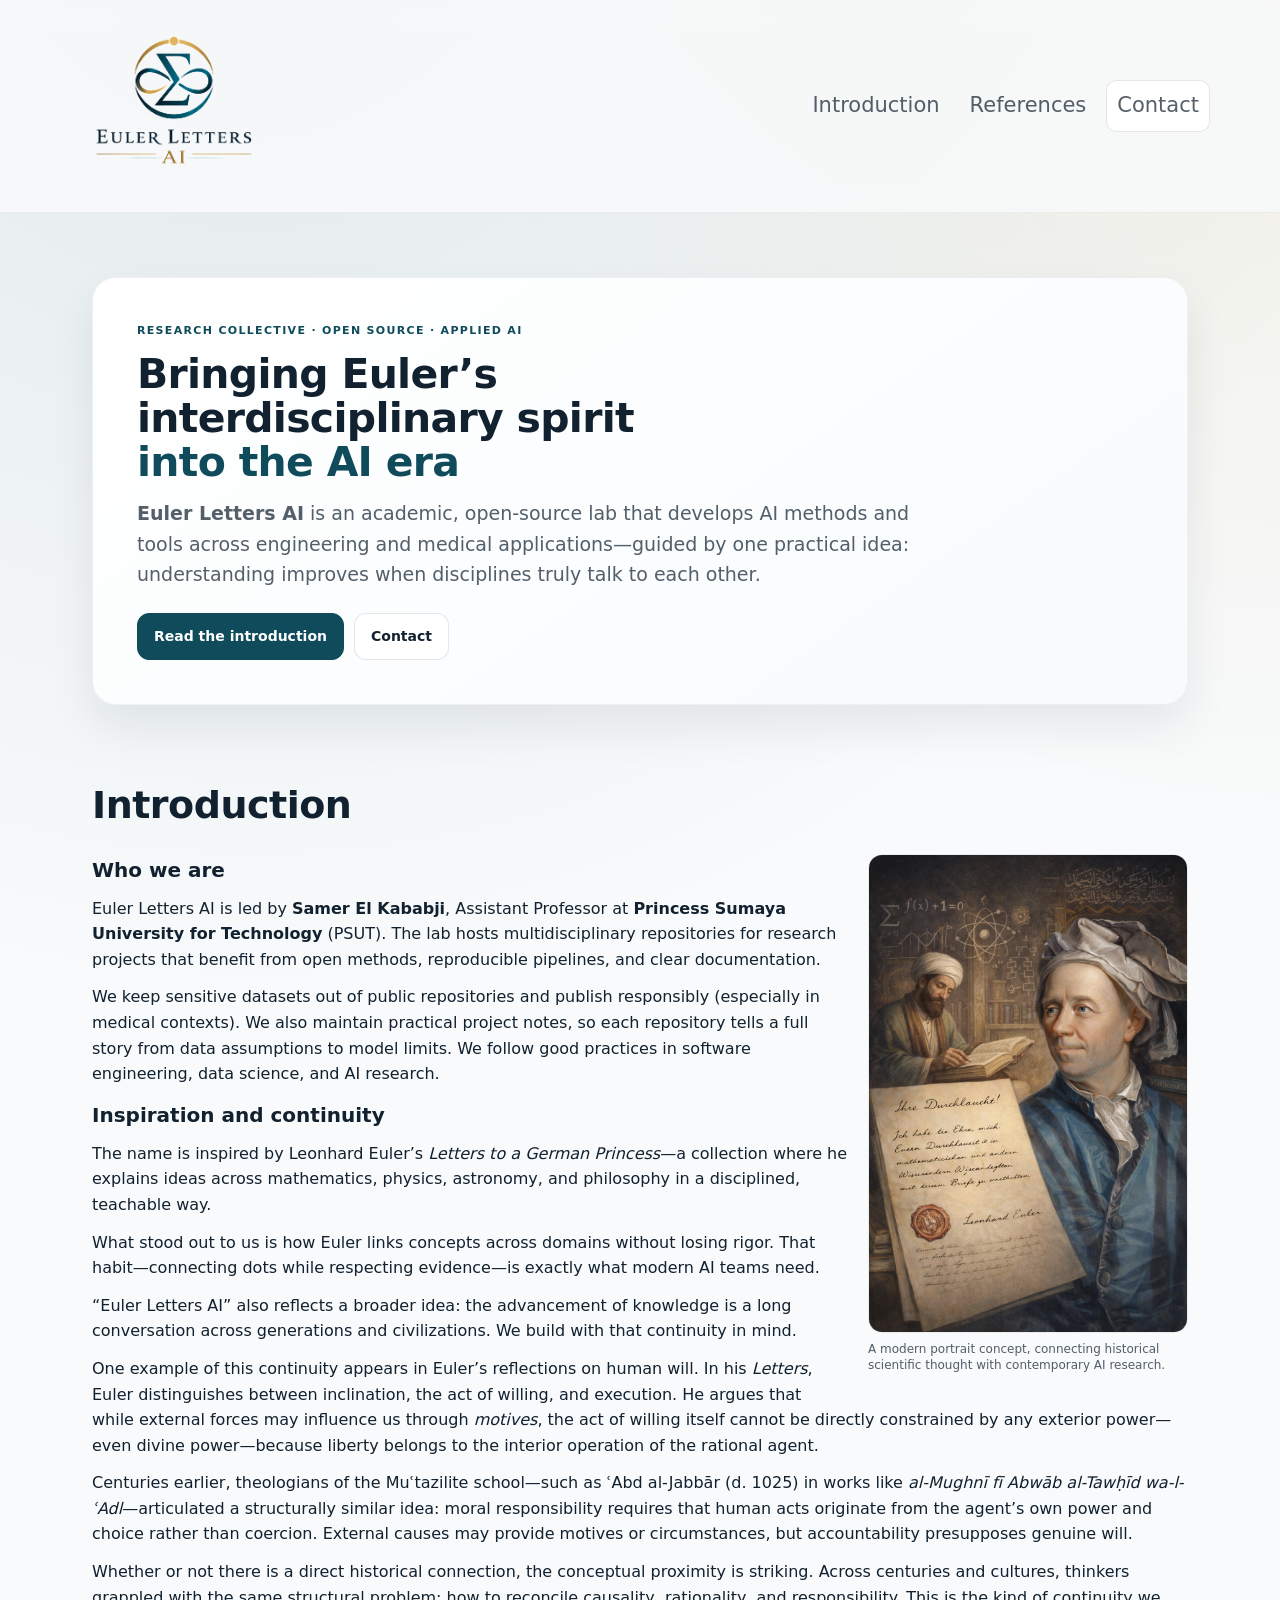
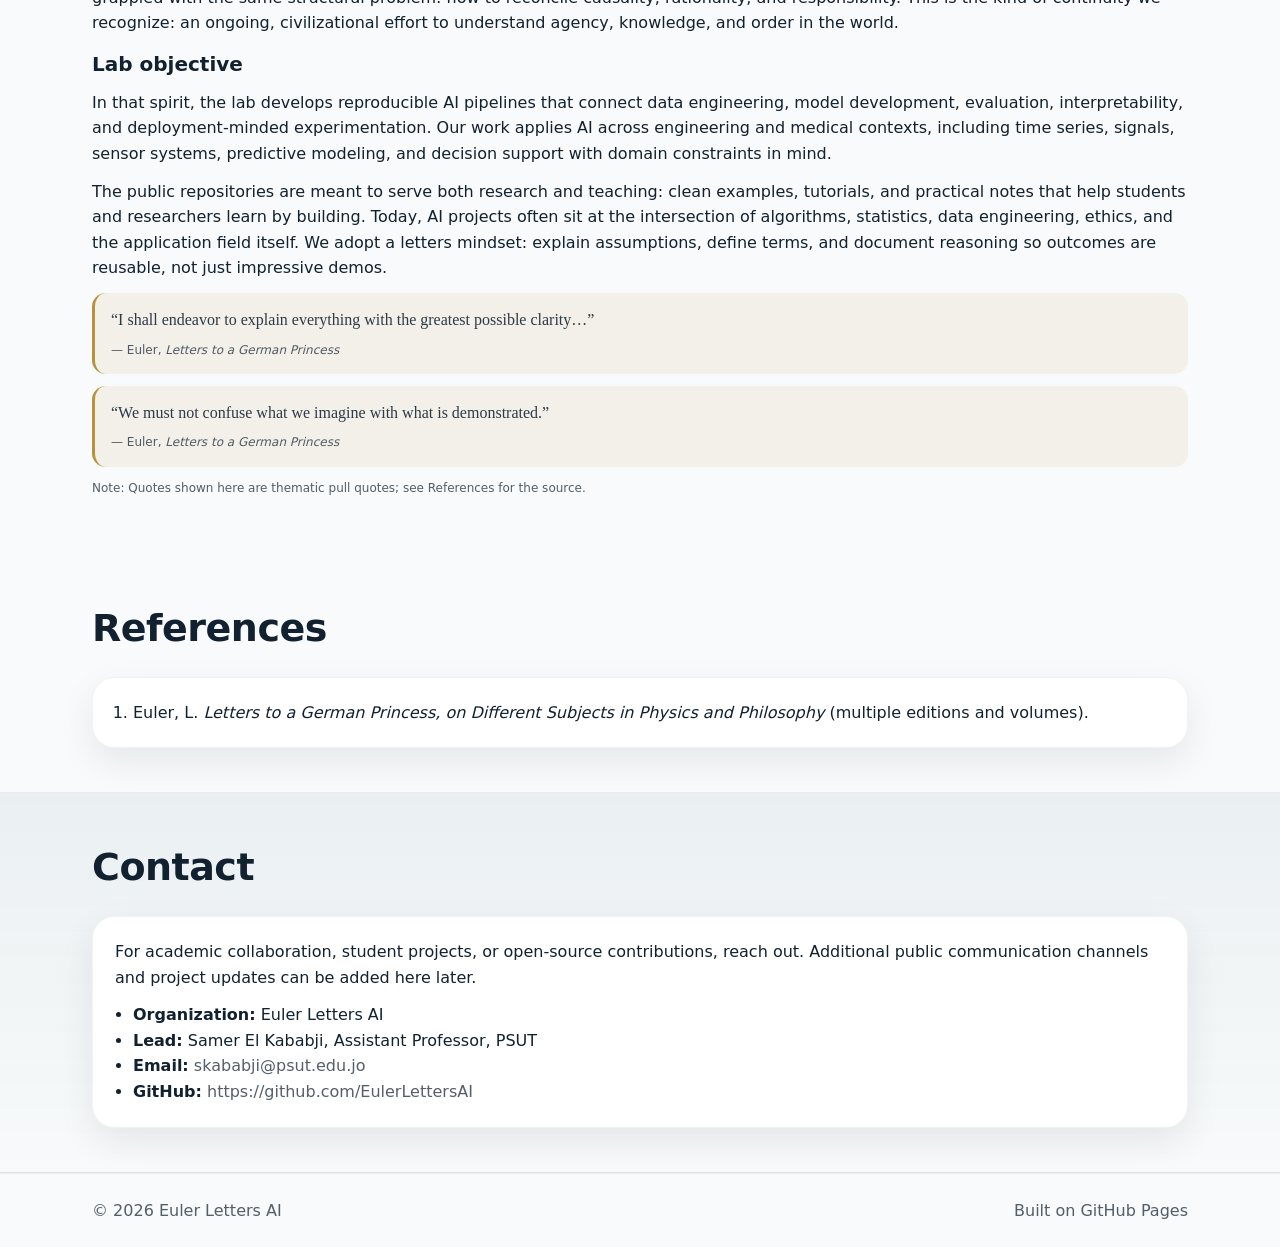
==== _index.html @ 016dd440 "Add initial website structure and content for Euler Letters AI" ====
<!doctype html>
<html lang="en">

<head>
    <meta charset="utf-8" />
    <meta name="viewport" content="width=device-width, initial-scale=1" />
    <title>Euler Letters AI</title>
    <meta name="description"
        content="Euler Letters AI — an open, multidisciplinary academic AI initiative inspired by the spirit of Leonhard Euler’s Letters to a German Princess." />
    <link rel="stylesheet" href="styles.css" />
    <link rel="icon" href="assets/logo_transparent.png" />
</head>

<body>
    <header class="site-header">
        <div class="container header-inner">
            <a class="brand" href="#top" aria-label="Euler Letters AI Home">
                <img class="brand-mark" src="assets/logo_header.png" alt="Euler Letters AI logo" />
            </a>

            <nav class="nav">
                <a href="#introduction">Introduction</a>
                <a href="#references">References</a>
                <a class="nav-cta" href="#contact">Contact</a>
            </nav>
        </div>
    </header>

    <main id="top">
        <section class="hero">
            <div class="container">
                <div class="hero-shell">
                    <p class="eyebrow">Research collective · Open source · Applied AI</p>
                    <h1>
                        Bringing Euler’s interdisciplinary spirit
                        <span class="accent">into the AI era</span>
                    </h1>
                    <p class="lead">
                        <strong>Euler Letters AI</strong> is an academic, open-source lab that develops AI methods and tools
                        across
                        engineering and medical applications—guided by one practical idea: understanding improves when
                        disciplines
                        truly talk to each other.
                    </p>
                    <div class="hero-actions">
                        <a class="button primary" href="#introduction">Read the introduction</a>
                        <a class="button ghost" href="#contact">Contact</a>
                    </div>
                </div>
            </div>
        </section>

        <section id="introduction" class="section">
            <div class="container">
                <article class="intro-card">
                    <div class="intro-copy">
                        <h2>Introduction</h2>
                        <figure class="float-image">
                            <img src="assets/euler-portrait.png" alt="Euler portrait themed artwork" />
                            <figcaption>
                                A modern portrait concept, connecting historical scientific thought with contemporary
                                AI research.
                            </figcaption>
                        </figure>
                        <h3>Who we are</h3>
                        <p>
                            Euler Letters AI is led by <strong>Samer El Kababji</strong>, Assistant Professor at
                            <strong>Princess Sumaya University for Technology</strong> (PSUT). The lab hosts
                            multidisciplinary
                            repositories for research projects 
                            that benefit from open methods, reproducible pipelines, and clear documentation.
                        </p>
                        <p>
                            We keep sensitive datasets out of public repositories and publish responsibly (especially in
                            medical contexts).
                            We also maintain practical project notes, so each repository tells a full story from data
                            assumptions to model limits. We follow good practices in software engineering, data science, and AI research.
                        </p>
                        <h3>Inspiration and continuity</h3>
                        <p>
                            The name is inspired by Leonhard Euler’s <em>Letters to a German Princess</em>—a collection
                            where he explains
                            ideas across mathematics, physics, astronomy, and philosophy in a disciplined, teachable
                            way.
                        </p>
                        <p>
                            What stood out to us is how Euler links concepts across domains without losing rigor. That
                            habit—connecting
                            dots while respecting evidence—is exactly what modern AI teams need.
                        </p>
                        <p>
                            “Euler Letters AI” also reflects a broader idea: the advancement of knowledge is a long
                            conversation across
                            generations and civilizations. We build with that continuity in mind.
                        </p>
                        <p>
                            One example of this continuity appears in Euler’s reflections on human will. In his
                            <em>Letters</em>, Euler
                            distinguishes between inclination, the act of willing, and execution. He argues that while
                            external forces may
                            influence us through <em>motives</em>, the act of willing itself cannot be directly
                            constrained by any exterior
                            power—even divine power—because liberty belongs to the interior operation of the rational
                            agent.
                        </p>

                        <p>
                            Centuries earlier, theologians of the Muʿtazilite school—such as ʿAbd al-Jabbār (d. 1025) in
                            works like
                            <em>al-Mughnī fī Abwāb al-Tawḥīd wa-l-ʿAdl</em>—articulated a structurally similar idea:
                            moral responsibility requires
                            that human acts originate from the agent’s own power and choice rather than coercion.
                            External causes may provide
                            motives or circumstances, but accountability presupposes genuine will.
                        </p>

                        <p>
                            Whether or not there is a direct historical connection, the conceptual proximity is
                            striking. Across centuries and
                            cultures, thinkers grappled with the same structural problem: how to reconcile causality,
                            rationality, and
                            responsibility. This is the kind of continuity we recognize: an ongoing, civilizational
                            effort to understand agency, knowledge, and order in the world.
                        </p>
                        <h3>Lab objective</h3>
                        <p>
                            In that spirit, the lab develops reproducible AI pipelines that connect data engineering,
                            model development, evaluation, interpretability, and deployment-minded experimentation.
                            Our work applies AI across engineering and medical contexts, including time series, signals,
                            sensor systems, predictive modeling, and decision support with domain constraints in mind.
                        </p>
                        <p>
                            The public repositories are meant to serve both research and teaching: clean examples,
                            tutorials, and practical notes that help students and researchers learn by building. Today,
                            AI projects often sit at the intersection of algorithms, statistics, data engineering,
                            ethics, and the application field itself. We adopt a letters mindset: explain assumptions,
                            define terms, and document reasoning so outcomes are reusable, not just impressive demos.
                        </p>
                        <blockquote>
                            “I shall endeavor to explain everything with the greatest possible clarity…”
                            <span class="cite">— Euler, <em>Letters to a German Princess</em></span>
                        </blockquote>
                        <blockquote>
                            “We must not confuse what we imagine with what is demonstrated.”
                            <span class="cite">— Euler, <em>Letters to a German Princess</em></span>
                        </blockquote>
                        <p class="muted tiny">
                            Note: Quotes shown here are thematic pull quotes; see References for the source.
                        </p>
                    </div>
                </article>
            </div>
        </section>

        <section id="references" class="section">
            <div class="container">
                <h2>References</h2>
                <div class="card">
                    <ol class="refs">
                        <li>
                            Euler, L. <em>Letters to a German Princess, on Different Subjects in Physics and
                                Philosophy</em>
                            (multiple editions and volumes).
                        </li>
                    </ol>
                    <!-- <p class="muted">
            You can later replace this with your exact edition details (translator, year, volume, and pages)
            for formal academic citation consistency.
          </p> -->
                </div>
            </div>
        </section>

        <section id="contact" class="section alt">
            <div class="container">
                <h2>Contact</h2>
                <div class="card">
                    <p>
                        For academic collaboration, student projects, or open-source contributions, reach out.
                        Additional public communication channels and project updates can be added here later.
                    </p>
                    <ul class="contact">
                        <li><strong>Organization:</strong> Euler Letters AI</li>
                        <li><strong>Lead:</strong> Samer El Kababji, Assistant Professor, PSUT</li>
                        <li><strong>Email:</strong> <span class="muted">skababji@psut.edu.jo</span></li>
                        <li><strong>GitHub:</strong> <span class="muted">https://github.com/EulerLettersAI</span></li>
                    </ul>
                    <!-- <p class="muted tiny">Replace the placeholders above with your real contact info before publishing broadly.</p> -->
                </div>
            </div>
        </section>
    </main>

    <footer class="site-footer">
        <div class="container footer-inner">
            <div class="muted">© <span id="year"></span> Euler Letters AI</div>
            <div class="muted">Built on GitHub Pages</div>
        </div>
    </footer>

    <script>
        document.getElementById("year").textContent = new Date().getFullYear();
    </script>
</body>

</html>
---- styles.css ----
:root {
  --bg: #f8fafb;
  --surface: #ffffff;
  --ink: #12212f;
  --muted: rgba(18, 33, 47, 0.72);
  --line: rgba(18, 33, 47, 0.11);
  --line-soft: rgba(18, 33, 47, 0.06);
  --accent: #b7923a;
  --teal: #0f4b5a;
  --radius: 22px;
  --max: 1140px;
}

* {
  box-sizing: border-box;
}

html {
  scroll-behavior: smooth;
}

body {
  margin: 0;
  font-family: Inter, ui-sans-serif, system-ui, -apple-system, Segoe UI, Roboto, Arial, sans-serif;
  color: var(--ink);
  background:
    radial-gradient(circle at 20% -5%, rgba(15, 75, 90, 0.1), transparent 36%),
    radial-gradient(circle at 100% 0%, rgba(183, 146, 58, 0.1), transparent 26%),
    var(--bg);
  line-height: 1.6;
}

.container {
  max-width: var(--max);
  margin: 0 auto;
  padding: 0 22px;
}

.site-header {
  position: sticky;
  top: 0;
  z-index: 50;
  background: rgba(248, 250, 251, 0.85);
  backdrop-filter: blur(12px);
  border-bottom: 1px solid var(--line-soft);
}

.header-inner {
  display: flex;
  align-items: center;
  justify-content: space-between;
  padding: 2px 0;
  gap: 16px;
}

.brand {
  display: flex;
  align-items: center;
  gap: 14px;
  text-decoration: none;
  color: var(--ink);
  min-width: 250px;
}

.brand-mark {
  width: 208px;
  height: 208px;
  object-fit: contain;
}

.brand-title {
  font-family: ui-serif, Georgia, Cambria, "Times New Roman", Times, serif;
  font-weight: 700;
  letter-spacing: 0.4px;
  font-size: 31.5px;
}

.brand-title .ai {
  color: var(--accent);
  font-weight: 800;
}

.brand-subtitle {
  color: var(--muted);
  font-size: 19.5px;
}

.nav {
  display: flex;
  align-items: center;
  gap: 10px;
  flex-wrap: wrap;
  justify-content: flex-end;
}

.nav a {
  text-decoration: none;
  color: var(--muted);
  font-size: 21px;
  padding: 8px 10px;
  border-radius: 10px;
}

.nav a:hover {
  background: rgba(255, 255, 255, 0.85);
  color: var(--ink);
}

.nav-cta {
  border: 1px solid var(--line);
  background: #fff;
}

.hero {
  padding: 64px 0 26px;
}

.hero-shell {
  background: linear-gradient(145deg, #ffffff, #f7fbfd);
  border: 1px solid var(--line-soft);
  border-radius: calc(var(--radius) + 2px);
  padding: clamp(24px, 4.2vw, 44px);
  box-shadow: 0 22px 45px rgba(10, 30, 45, 0.08);
}

.eyebrow {
  margin: 0 0 12px;
  color: var(--teal);
  letter-spacing: 0.12em;
  text-transform: uppercase;
  font-size: 11px;
  font-weight: 700;
}

h1 {
  margin: 0 0 14px;
  font-size: clamp(28px, 3.2vw, 42px);
  line-height: 1.08;
  letter-spacing: -0.7px;
  max-width: 18ch;
}

.accent {
  color: var(--teal);
}

.lead {
  margin: 0;
  color: var(--muted);
  font-size: clamp(16px, 1.7vw, 19px);
  max-width: 68ch;
}

.hero-actions {
  display: flex;
  gap: 10px;
  flex-wrap: wrap;
  margin: 24px 0 0;
}

.button {
  display: inline-flex;
  align-items: center;
  justify-content: center;
  text-decoration: none;
  padding: 11px 16px;
  border-radius: 12px;
  border: 1px solid var(--line);
  color: var(--ink);
  background: #fff;
  font-weight: 600;
  font-size: 14px;
}

.button.primary {
  background: var(--teal);
  border-color: var(--teal);
  color: #fff;
}

.button.primary:hover {
  filter: brightness(1.03);
}

.button.ghost:hover {
  background: #fff;
}

.section {
  padding: 44px 0;
}

.section.alt {
  background: linear-gradient(180deg, rgba(15, 75, 90, 0.06), rgba(15, 75, 90, 0));
  border-top: 1px solid var(--line-soft);
  border-bottom: 1px solid var(--line-soft);
}

h2 {
  margin: 0 0 18px;
  font-size: clamp(28px, 3.2vw, 38px);
  letter-spacing: -0.5px;
}

h3 {
  margin: 0 0 10px;
  font-size: 20px;
}

p {
  margin: 0 0 12px;
}

.card,
.story-card {
  background: var(--surface);
  border: 1px solid var(--line-soft);
  border-radius: var(--radius);
  box-shadow: 0 14px 36px rgba(8, 27, 41, 0.08);
}

.card {
  padding: 22px;
}

.story-card {
  display: grid;
  grid-template-columns: 1.3fr 0.9fr;
  gap: 0;
  overflow: hidden;
}

.story-card.reverse {
  grid-template-columns: 0.9fr 1.3fr;
}

.story-copy {
  padding: clamp(22px, 3vw, 34px);
}

.story-media {
  margin: 0;
  border-left: 1px solid var(--line-soft);
  background: #f2f6f8;
  display: grid;
  grid-template-rows: minmax(250px, 1fr) auto;
}

.reverse .story-media {
  border-left: none;
  border-right: 1px solid var(--line-soft);
}

.story-media img {
  width: 100%;
  height: 100%;
  min-height: 250px;
  object-fit: cover;
  display: block;
}

.story-media figcaption {
  margin: 0;
  padding: 14px 16px 16px;
  color: var(--muted);
  font-size: 13px;
  border-top: 1px solid var(--line-soft);
}

.grid-3 {
  display: grid;
  grid-template-columns: repeat(3, 1fr);
  gap: 14px;
}

.checklist {
  margin: 0;
  padding-left: 18px;
}

.checklist li {
  margin: 8px 0;
}

.muted {
  color: var(--muted);
}

.tiny {
  font-size: 12px;
}

blockquote {
  margin: 12px 0;
  padding: 14px 16px;
  border-left: 3px solid var(--accent);
  background: rgba(183, 146, 58, 0.09);
  border-radius: 14px;
  color: rgba(18, 33, 47, 0.88);
  font-family: ui-serif, Georgia, Cambria, "Times New Roman", Times, serif;
}

blockquote .cite {
  display: block;
  margin-top: 8px;
  font-family: Inter, ui-sans-serif, system-ui, -apple-system, Segoe UI, Roboto, Arial, sans-serif;
  color: var(--muted);
  font-size: 12px;
}

.refs {
  margin: 0;
  padding-left: 18px;
}

.contact {
  margin: 10px 0 0;
  padding-left: 18px;
}

.float-image {
  float: right;
  margin: 0 0 16px 20px;
  max-width: 320px;
  width: 40%;
}

.float-image img {
  width: 100%;
  height: auto;
  border-radius: 14px;
  border: 1px solid var(--line-soft);
  display: block;
}

.float-image figcaption {
  margin-top: 8px;
  color: var(--muted);
  font-size: 12px;
  line-height: 1.4;
}

.site-footer {
  border-top: 1px solid var(--line-soft);
  padding: 24px 0;
}

.footer-inner {
  display: flex;
  justify-content: space-between;
  gap: 12px;
  flex-wrap: wrap;
}

@media (max-width: 980px) {
  .story-card,
  .story-card.reverse {
    grid-template-columns: 1fr;
  }

  .story-media,
  .reverse .story-media {
    border-left: none;
    border-right: none;
    border-top: 1px solid var(--line-soft);
  }

  .story-media img {
    max-height: 430px;
  }

  .grid-3 {
    grid-template-columns: 1fr;
  }
}

@media (max-width: 860px) {
  .nav {
    gap: 6px;
  }

  .brand-subtitle {
    display: none;
  }

  .float-image {
    float: none;
    margin: 0 auto 16px;
    max-width: 100%;
    width: 100%;
  }
}
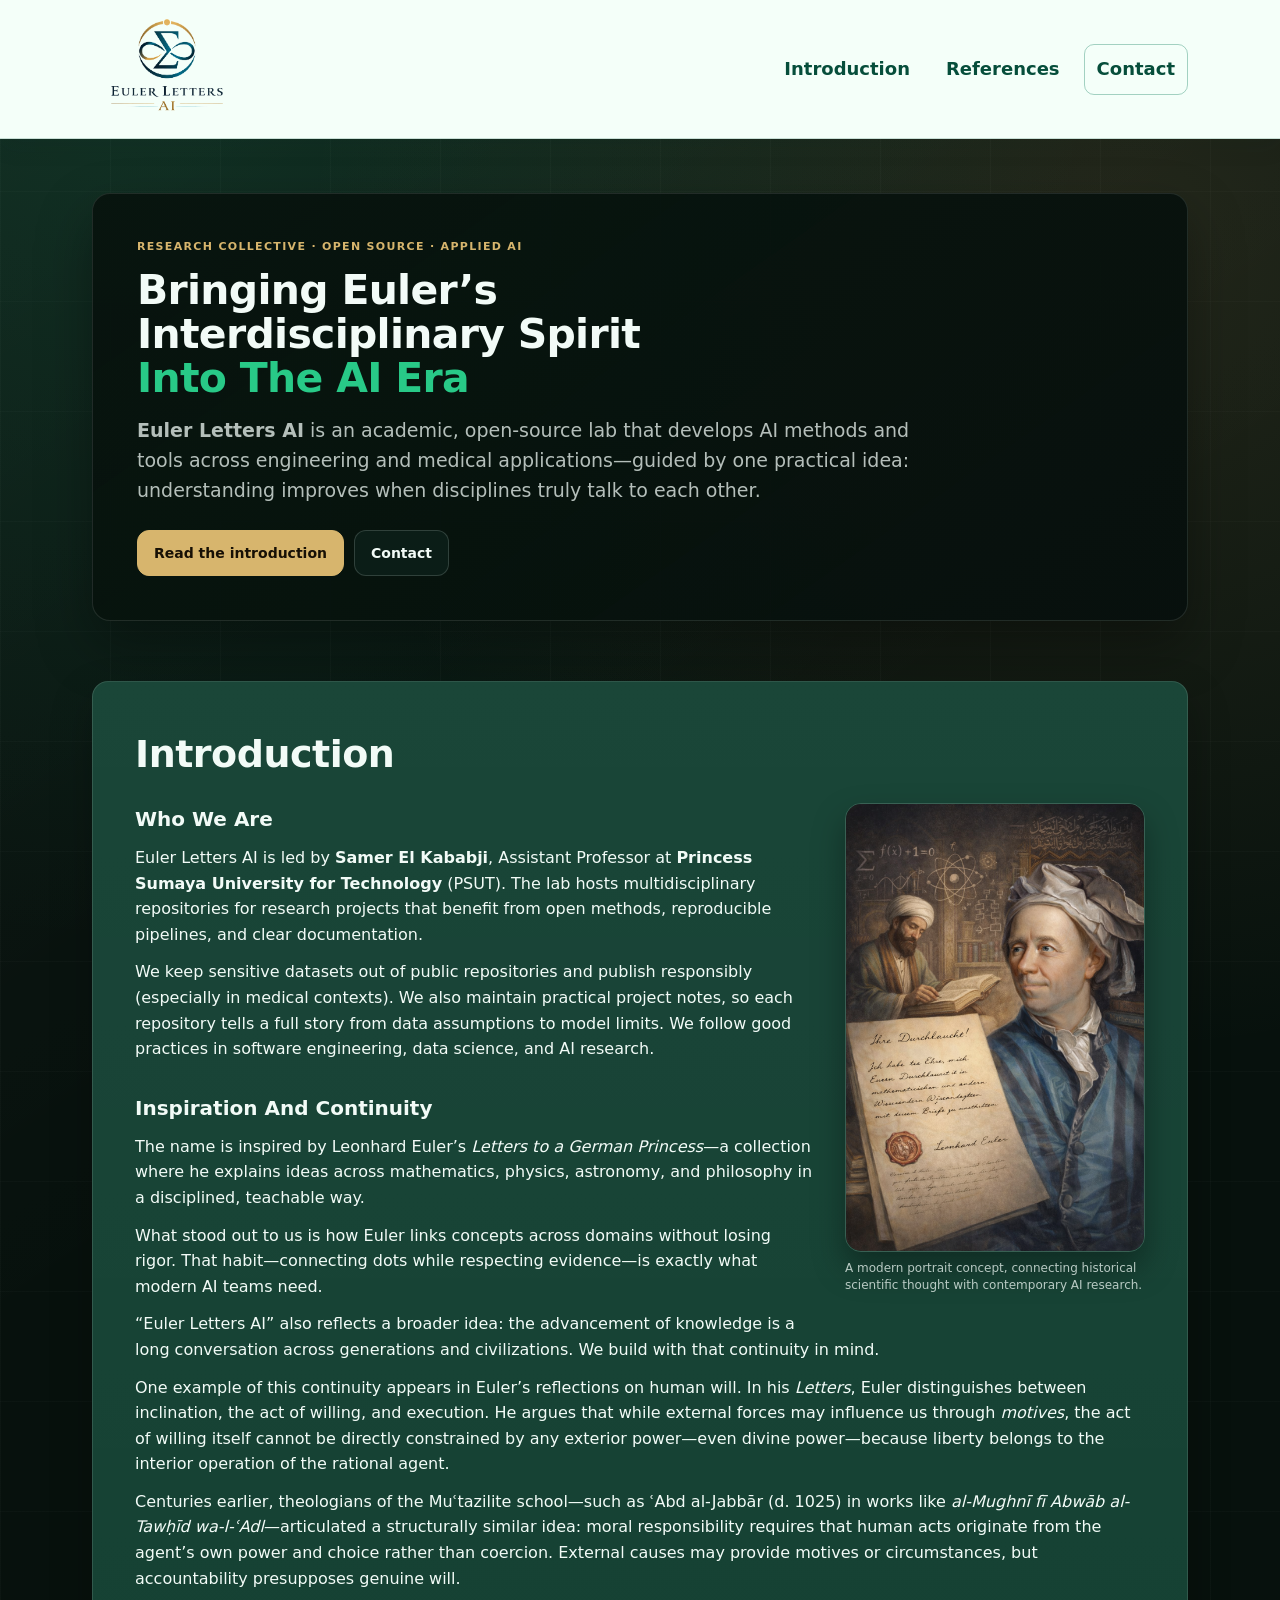
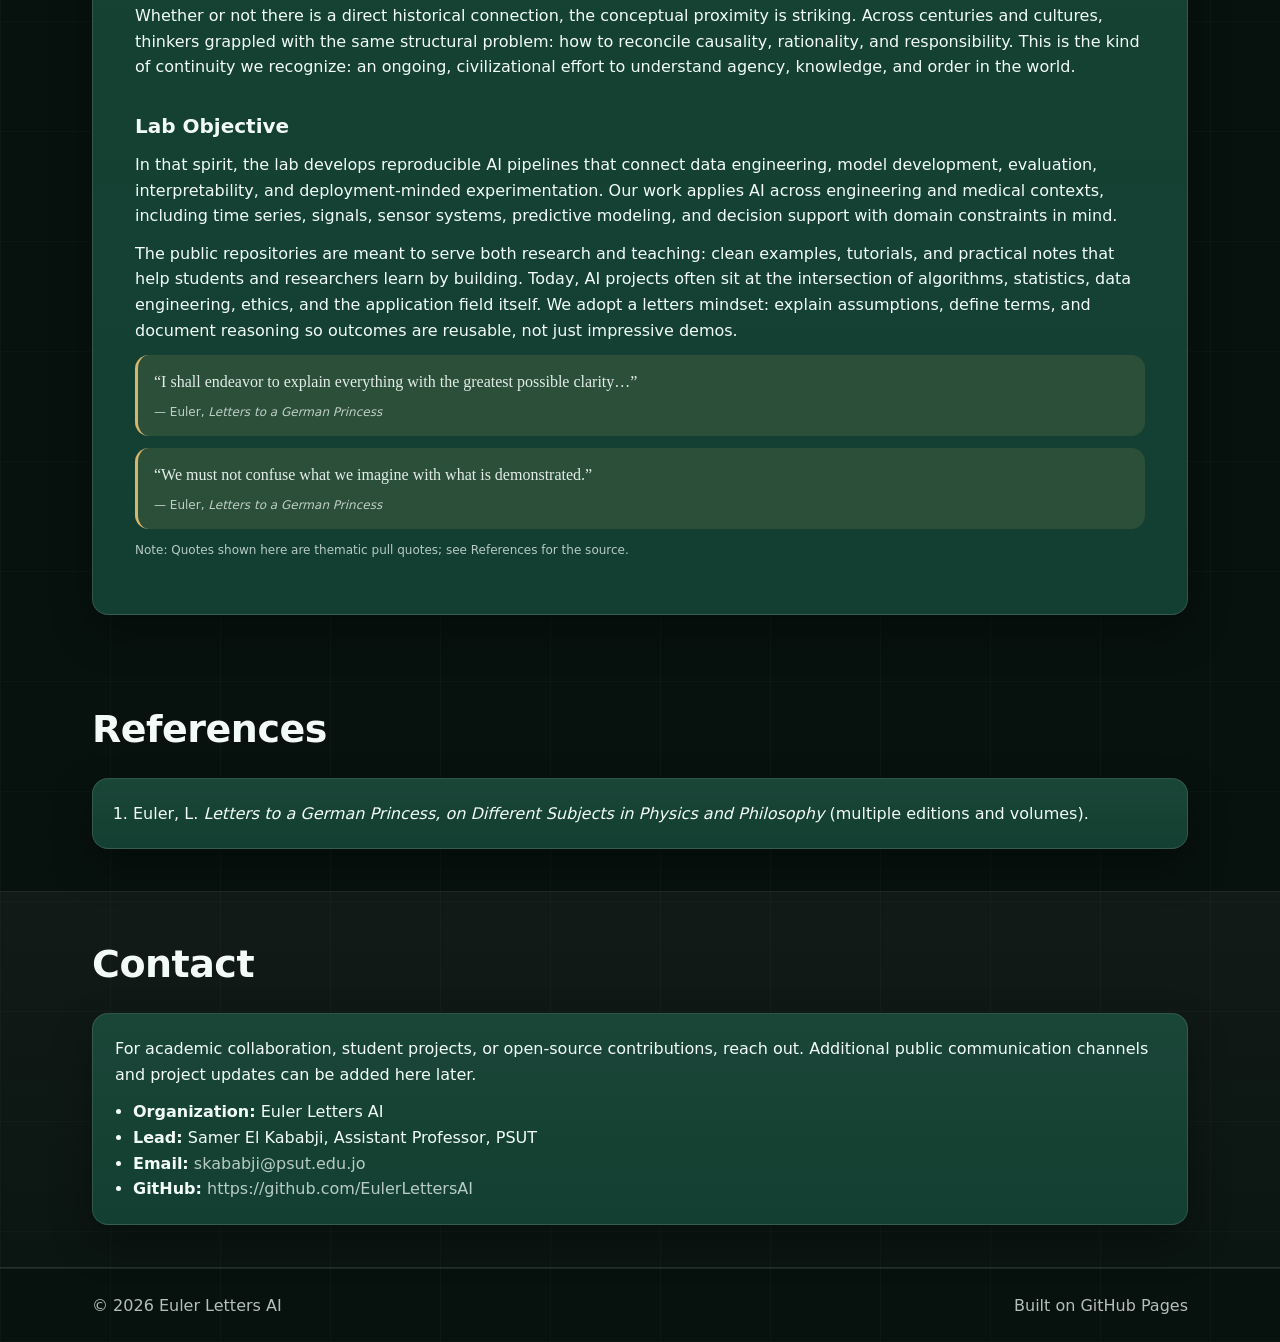
==== commit 8dec92fc: "Refactor text styles for consistency and add new project card styles" ====
--- a/_index.html
+++ b/_index.html
@@ -30,10 +30,10 @@
         <section class="hero">
             <div class="container">
                 <div class="hero-shell">
-                    <p class="eyebrow">Research collective · Open source · Applied AI</p>
+                    <p class="eyebrow">Research Collective · Open Source · Applied AI</p>
                     <h1>
-                        Bringing Euler’s interdisciplinary spirit
-                        <span class="accent">into the AI era</span>
+                        Bringing Euler’s Interdisciplinary Spirit
+                        <span class="accent">Into The AI Era</span>
                     </h1>
                     <p class="lead">
                         <strong>Euler Letters AI</strong> is an academic, open-source lab that develops AI methods and tools
@@ -62,7 +62,7 @@
                                 AI research.
                             </figcaption>
                         </figure>
-                        <h3>Who we are</h3>
+                        <h3>Who We Are</h3>
                         <p>
                             Euler Letters AI is led by <strong>Samer El Kababji</strong>, Assistant Professor at
                             <strong>Princess Sumaya University for Technology</strong> (PSUT). The lab hosts
@@ -76,7 +76,7 @@
                             We also maintain practical project notes, so each repository tells a full story from data
                             assumptions to model limits. We follow good practices in software engineering, data science, and AI research.
                         </p>
-                        <h3>Inspiration and continuity</h3>
+                        <h3>Inspiration And Continuity</h3>
                         <p>
                             The name is inspired by Leonhard Euler’s <em>Letters to a German Princess</em>—a collection
                             where he explains
@@ -122,7 +122,7 @@
                             responsibility. This is the kind of continuity we recognize: an ongoing, civilizational
                             effort to understand agency, knowledge, and order in the world.
                         </p>
-                        <h3>Lab objective</h3>
+                        <h3>Lab Objective</h3>
                         <p>
                             In that spirit, the lab develops reproducible AI pipelines that connect data engineering,
                             model development, evaluation, interpretability, and deployment-minded experimentation.
--- a/styles.css
+++ b/styles.css
@@ -1,13 +1,26 @@
 :root {
-  --bg: #f8fafb;
-  --surface: #ffffff;
-  --ink: #12212f;
-  --muted: rgba(18, 33, 47, 0.72);
-  --line: rgba(18, 33, 47, 0.11);
-  --line-soft: rgba(18, 33, 47, 0.06);
-  --accent: #b7923a;
-  --teal: #0f4b5a;
-  --radius: 22px;
+  /* Main dark royal-emerald theme */
+  --bg: #07110d;
+  --bg-deep: #030907;
+  --surface: #0f3d2f;
+  --surface-strong: #145943;
+  --surface-soft: #0b1d17;
+  --card: #123f31;
+
+  /* Text */
+  --ink: #f2fbf7;
+  --ink-dark: #04251c;
+  --muted: rgba(242, 251, 247, 0.74);
+  --muted-strong: rgba(242, 251, 247, 0.88);
+
+  /* Lines and accents */
+  --line: rgba(242, 251, 247, 0.16);
+  --line-soft: rgba(242, 251, 247, 0.09);
+  --emerald: #0f8f62;
+  --emerald-bright: #28c987;
+  --emerald-soft: #d9f8e8;
+  --gold: #d7b56d;
+  --radius: 16px;
   --max: 1140px;
 }
 
@@ -24,10 +37,23 @@
   font-family: Inter, ui-sans-serif, system-ui, -apple-system, Segoe UI, Roboto, Arial, sans-serif;
   color: var(--ink);
   background:
-    radial-gradient(circle at 20% -5%, rgba(15, 75, 90, 0.1), transparent 36%),
-    radial-gradient(circle at 100% 0%, rgba(183, 146, 58, 0.1), transparent 26%),
+    radial-gradient(circle at 12% 0%, rgba(40, 201, 135, 0.16), transparent 30%),
+    radial-gradient(circle at 88% 8%, rgba(215, 181, 109, 0.13), transparent 28%),
+    linear-gradient(145deg, rgba(255, 255, 255, 0.035), transparent 36%),
+    repeating-linear-gradient(90deg, rgba(242, 251, 247, 0.025) 0 1px, transparent 1px 110px),
+    repeating-linear-gradient(0deg, rgba(242, 251, 247, 0.018) 0 1px, transparent 1px 110px),
     var(--bg);
   line-height: 1.6;
+}
+
+::selection {
+  background: #0f8f62;
+  color: #ffffff;
+}
+
+::-moz-selection {
+  background: #0f8f62;
+  color: #ffffff;
 }
 
 .container {
@@ -36,100 +62,130 @@
   padding: 0 22px;
 }
 
-.site-header {
+/* LIGHT HEADER */
+.site-header,
+header.site-header,
+body > header {
   position: sticky;
   top: 0;
   z-index: 50;
-  background: rgba(248, 250, 251, 0.85);
-  backdrop-filter: blur(12px);
-  border-bottom: 1px solid var(--line-soft);
+  background: #f4fff9 !important;
+  background-color: #f4fff9 !important;
+  background-image: none !important;
+  color: var(--ink-dark) !important;
+  border-bottom: 1px solid rgba(4, 78, 59, 0.18);
+  box-shadow: 0 8px 22px rgba(2, 44, 34, 0.08);
+  backdrop-filter: none !important;
+  -webkit-backdrop-filter: none !important;
+}
+
+.header-inner,
+.site-header .container,
+.site-header .header-inner,
+.site-header .nav,
+header .container,
+header nav {
+  background: transparent !important;
+  background-color: transparent !important;
+  background-image: none !important;
 }
 
 .header-inner {
   display: flex;
   align-items: center;
   justify-content: space-between;
-  padding: 2px 0;
-  gap: 16px;
+  /* Keep header content on the same 22px gutter as every body container. */
+  padding: 10px 22px;
+  gap: 24px;
 }
 
 .brand {
   display: flex;
   align-items: center;
-  gap: 14px;
   text-decoration: none;
-  color: var(--ink);
-  min-width: 250px;
+  color: var(--ink-dark);
+  min-width: 150px;
 }
 
 .brand-mark {
-  width: 208px;
-  height: 208px;
+  width: 150px;
+  height: auto;
   object-fit: contain;
-}
-
-.brand-title {
-  font-family: ui-serif, Georgia, Cambria, "Times New Roman", Times, serif;
-  font-weight: 700;
-  letter-spacing: 0.4px;
-  font-size: 31.5px;
-}
-
-.brand-title .ai {
-  color: var(--accent);
-  font-weight: 800;
-}
-
-.brand-subtitle {
-  color: var(--muted);
-  font-size: 19.5px;
+  display: block;
 }
 
 .nav {
   display: flex;
   align-items: center;
-  gap: 10px;
+  gap: 12px;
   flex-wrap: wrap;
   justify-content: flex-end;
 }
 
-.nav a {
+.nav a,
+.site-header .nav a,
+header nav a {
   text-decoration: none;
-  color: var(--muted);
-  font-size: 21px;
-  padding: 8px 10px;
+  color: #064e3b !important;
+  background: transparent !important;
+  font-size: 18px;
+  padding: 10px 12px;
   border-radius: 10px;
-}
-
-.nav a:hover {
-  background: rgba(255, 255, 255, 0.85);
-  color: var(--ink);
-}
-
-.nav-cta {
-  border: 1px solid var(--line);
-  background: #fff;
+  font-weight: 700;
+  transition: background-color 0.18s ease, color 0.18s ease, border-color 0.18s ease;
+}
+
+.nav a:hover,
+.nav a:focus-visible,
+.nav a.active,
+.nav a[aria-current="page"],
+.site-header .nav a:hover,
+.site-header .nav a:focus-visible,
+.site-header .nav a.active,
+.site-header .nav a[aria-current="page"] {
+  background: #d9f8e8 !important;
+  color: #022c22 !important;
+  outline: none;
+}
+
+.nav-cta,
+.site-header .nav-cta,
+header .nav-cta {
+  border: 1px solid rgba(4, 120, 87, 0.34) !important;
+  background: #ccf4df !important;
+  color: #064e3b !important;
+}
+
+.nav-cta:hover,
+.nav-cta:focus-visible,
+.site-header .nav-cta:hover,
+.site-header .nav-cta:focus-visible {
+  background: #047857 !important;
+  color: #ffffff !important;
+  border-color: #047857 !important;
 }
 
 .hero {
-  padding: 64px 0 26px;
+  padding: 54px 0 18px;
 }
 
 .hero-shell {
-  background: linear-gradient(145deg, #ffffff, #f7fbfd);
-  border: 1px solid var(--line-soft);
+  background:
+    linear-gradient(145deg, rgba(8, 20, 15, 0.98), rgba(6, 15, 12, 0.94)),
+    linear-gradient(90deg, rgba(40, 201, 135, 0.09), rgba(215, 181, 109, 0.09));
+  border: 1px solid rgba(242, 251, 247, 0.11);
   border-radius: calc(var(--radius) + 2px);
   padding: clamp(24px, 4.2vw, 44px);
-  box-shadow: 0 22px 45px rgba(10, 30, 45, 0.08);
+  box-shadow: 0 24px 54px rgba(0, 0, 0, 0.34);
 }
 
 .eyebrow {
   margin: 0 0 12px;
-  color: var(--teal);
+  color: var(--gold);
   letter-spacing: 0.12em;
   text-transform: uppercase;
   font-size: 11px;
-  font-weight: 700;
+  font-weight: 800;
 }
 
 h1 {
@@ -141,7 +197,7 @@
 }
 
 .accent {
-  color: var(--teal);
+  color: var(--emerald-bright);
 }
 
 .lead {
@@ -167,31 +223,31 @@
   border-radius: 12px;
   border: 1px solid var(--line);
   color: var(--ink);
-  background: #fff;
-  font-weight: 600;
+  background: var(--surface-soft);
+  font-weight: 650;
   font-size: 14px;
 }
 
 .button.primary {
-  background: var(--teal);
-  border-color: var(--teal);
-  color: #fff;
+  background: var(--gold);
+  border-color: var(--gold);
+  color: #171005;
 }
 
 .button.primary:hover {
-  filter: brightness(1.03);
+  filter: brightness(1.04);
 }
 
 .button.ghost:hover {
-  background: #fff;
+  background: rgba(242, 251, 247, 0.08);
 }
 
 .section {
-  padding: 44px 0;
+  padding: 42px 0;
 }
 
 .section.alt {
-  background: linear-gradient(180deg, rgba(15, 75, 90, 0.06), rgba(15, 75, 90, 0));
+  background: linear-gradient(180deg, rgba(242, 251, 247, 0.045), rgba(242, 251, 247, 0.015));
   border-top: 1px solid var(--line-soft);
   border-bottom: 1px solid var(--line-soft);
 }
@@ -212,65 +268,152 @@
 }
 
 .card,
-.story-card {
-  background: var(--surface);
-  border: 1px solid var(--line-soft);
+.intro-card {
+  background:
+    linear-gradient(180deg, rgba(255, 255, 255, 0.035), transparent),
+    var(--card);
+  border: 1px solid rgba(242, 251, 247, 0.12);
   border-radius: var(--radius);
-  box-shadow: 0 14px 36px rgba(8, 27, 41, 0.08);
+  box-shadow: 0 18px 42px rgba(0, 0, 0, 0.25);
 }
 
 .card {
   padding: 22px;
 }
 
-.story-card {
-  display: grid;
-  grid-template-columns: 1.3fr 0.9fr;
-  gap: 0;
+.projects-card {
+  padding: 0 clamp(22px, 3vw, 32px);
+}
+
+.project-list {
+  display: flow-root;
+}
+
+.project-entry {
+  display: flow-root;
+  padding: clamp(26px, 3.5vw, 38px) 0;
+}
+
+.project-entry + .project-entry {
+  border-top: 1px solid var(--line-soft);
+}
+
+.project-link-card {
+  position: relative;
+  float: left;
+  width: min(210px, 42%);
+  min-height: 116px;
+  margin: 0 24px 12px 0;
+  padding: 18px 46px 18px 20px;
   overflow: hidden;
-}
-
-.story-card.reverse {
-  grid-template-columns: 0.9fr 1.3fr;
-}
-
-.story-copy {
-  padding: clamp(22px, 3vw, 34px);
-}
-
-.story-media {
+  color: var(--ink);
+  text-decoration: none;
+  background:
+    radial-gradient(circle at 10% 10%, rgba(40, 201, 135, 0.22), transparent 48%),
+    linear-gradient(145deg, rgba(8, 35, 27, 0.98), rgba(5, 22, 17, 0.98));
+  border: 1px solid rgba(40, 201, 135, 0.45);
+  border-radius: 12px;
+  box-shadow: 0 12px 26px rgba(0, 0, 0, 0.26);
+  transition: transform 0.2s ease, border-color 0.2s ease, box-shadow 0.2s ease;
+}
+
+.project-link-card::after {
+  content: "";
+  position: absolute;
+  right: -28px;
+  bottom: -38px;
+  width: 104px;
+  height: 104px;
+  border: 1px solid rgba(215, 181, 109, 0.22);
+  border-radius: 50%;
+}
+
+.project-link-card:hover {
+  transform: translateY(-3px);
+  border-color: var(--emerald-bright);
+  box-shadow: 0 16px 32px rgba(0, 0, 0, 0.32), 0 0 0 1px rgba(40, 201, 135, 0.12);
+}
+
+.project-link-card:focus-visible {
+  outline: 3px solid var(--gold);
+  outline-offset: 4px;
+}
+
+.project-link-kicker,
+.project-link-name {
+  position: relative;
+  z-index: 1;
+  display: block;
+}
+
+.project-link-kicker {
+  margin-bottom: 8px;
+  color: var(--gold);
+  font-size: 10px;
+  font-weight: 800;
+  letter-spacing: 0.12em;
+  text-transform: uppercase;
+}
+
+.project-link-name {
+  color: var(--emerald-bright);
+  font-size: clamp(21px, 2.5vw, 27px);
+  font-weight: 800;
+  letter-spacing: -0.02em;
+  line-height: 1.1;
+}
+
+.project-link-arrow {
+  position: absolute;
+  z-index: 1;
+  top: 17px;
+  right: 18px;
+  color: var(--muted-strong);
+  font-size: 20px;
+  line-height: 1;
+  transition: color 0.2s ease, transform 0.2s ease;
+}
+
+.project-link-card:hover .project-link-arrow {
+  color: var(--gold);
+  transform: translate(2px, -2px);
+}
+
+.project-description {
   margin: 0;
-  border-left: 1px solid var(--line-soft);
-  background: #f2f6f8;
-  display: grid;
-  grid-template-rows: minmax(250px, 1fr) auto;
-}
-
-.reverse .story-media {
-  border-left: none;
-  border-right: 1px solid var(--line-soft);
-}
-
-.story-media img {
-  width: 100%;
-  height: 100%;
-  min-height: 250px;
-  object-fit: cover;
-  display: block;
-}
-
-.story-media figcaption {
-  margin: 0;
-  padding: 14px 16px 16px;
-  color: var(--muted);
-  font-size: 13px;
-  border-top: 1px solid var(--line-soft);
-}
-
-.grid-3 {
-  display: grid;
-  grid-template-columns: repeat(3, 1fr);
-  gap: 14px;
+  color: var(--muted-strong);
+  line-height: 1.75;
+}
+
+.capstone-section {
+  padding-top: 0;
+}
+
+.projects-section-divider {
+  height: 1px;
+  margin-bottom: 42px;
+  background: linear-gradient(90deg, transparent, rgba(40, 201, 135, 0.65), rgba(215, 181, 109, 0.52), transparent);
+}
+
+.capstone-section h2 {
+  margin-bottom: 0;
+}
+
+.intro-card {
+  max-width: var(--max);
+  margin: 0 auto;
+}
+
+.intro-copy {
+  padding: clamp(24px, 4vw, 42px);
+}
+
+.intro-copy h3 {
+  margin-top: 30px;
+}
+
+.intro-copy h2 + .float-image + h3 {
+  margin-top: 0;
 }
 
 .checklist {
@@ -293,10 +436,10 @@
 blockquote {
   margin: 12px 0;
   padding: 14px 16px;
-  border-left: 3px solid var(--accent);
-  background: rgba(183, 146, 58, 0.09);
+  border-left: 3px solid var(--gold);
+  background: rgba(215, 181, 109, 0.13);
   border-radius: 14px;
-  color: rgba(18, 33, 47, 0.88);
+  color: rgba(242, 251, 247, 0.92);
   font-family: ui-serif, Georgia, Cambria, "Times New Roman", Times, serif;
 }
 
@@ -320,17 +463,18 @@
 
 .float-image {
   float: right;
-  margin: 0 0 16px 20px;
-  max-width: 320px;
-  width: 40%;
+  margin: 0 0 18px 28px;
+  max-width: 300px;
+  width: 36%;
 }
 
 .float-image img {
   width: 100%;
   height: auto;
-  border-radius: 14px;
-  border: 1px solid var(--line-soft);
+  border-radius: var(--radius);
+  border: 1px solid rgba(242, 251, 247, 0.15);
   display: block;
+  box-shadow: 0 16px 32px rgba(0, 0, 0, 0.34);
 }
 
 .float-image figcaption {
@@ -340,6 +484,56 @@
   line-height: 1.4;
 }
 
+/* HAMBURGER BUTTON */
+.nav-toggle {
+  display: none;
+  flex-direction: column;
+  justify-content: center;
+  gap: 5px;
+  background: none;
+  border: none;
+  cursor: pointer;
+  padding: 8px;
+  border-radius: 8px;
+  flex-shrink: 0;
+}
+
+.nav-toggle span {
+  display: block;
+  width: 22px;
+  height: 2px;
+  background: #064e3b;
+  border-radius: 2px;
+  transition: transform 0.25s ease, opacity 0.2s ease;
+}
+
+.nav-toggle[aria-expanded="true"] span:nth-child(1) {
+  transform: translateY(7px) rotate(45deg);
+}
+
+.nav-toggle[aria-expanded="true"] span:nth-child(2) {
+  opacity: 0;
+  transform: scaleX(0);
+}
+
+.nav-toggle[aria-expanded="true"] span:nth-child(3) {
+  transform: translateY(-7px) rotate(-45deg);
+}
+
+.lead-card {
+  display: flex;
+  gap: 1.5rem;
+  align-items: flex-start;
+}
+
+.lead-photo {
+  width: 200px;
+  height: 280px;
+  object-fit: cover;
+  border-radius: 10px;
+  flex-shrink: 0;
+}
+
 .site-footer {
   border-top: 1px solid var(--line-soft);
   padding: 24px 0;
@@ -352,35 +546,40 @@
   flex-wrap: wrap;
 }
 
-@media (max-width: 980px) {
-  .story-card,
-  .story-card.reverse {
-    grid-template-columns: 1fr;
-  }
-
-  .story-media,
-  .reverse .story-media {
-    border-left: none;
-    border-right: none;
-    border-top: 1px solid var(--line-soft);
-  }
-
-  .story-media img {
-    max-height: 430px;
-  }
-
-  .grid-3 {
-    grid-template-columns: 1fr;
-  }
-}
-
 @media (max-width: 860px) {
+  .header-inner {
+    flex-direction: row;
+    align-items: center;
+    flex-wrap: wrap;
+  }
+
+  .brand-mark {
+    width: min(150px, 52vw);
+  }
+
+  .nav-toggle {
+    display: flex;
+  }
+
   .nav {
-    gap: 6px;
-  }
-
-  .brand-subtitle {
     display: none;
+    width: 100%;
+    flex-direction: column;
+    align-items: flex-start;
+    gap: 2px;
+    padding: 6px 0 12px;
+    order: 3;
+    justify-content: flex-start;
+  }
+
+  .nav.open {
+    display: flex;
+  }
+
+  .nav a {
+    font-size: 16px;
+    width: 100%;
+    padding: 10px 10px;
   }
 
   .float-image {
@@ -389,4 +588,35 @@
     max-width: 100%;
     width: 100%;
   }
-}+
+  .lead-card {
+    flex-direction: column;
+    align-items: center;
+  }
+
+  .lead-photo {
+    width: 100%;
+    max-width: 260px;
+    height: auto;
+  }
+}
+
+@media (max-width: 560px) {
+  .project-link-card {
+    float: none;
+    width: 100%;
+    min-height: 104px;
+    margin: 0 0 18px;
+  }
+}
+
+@media (prefers-reduced-motion: reduce) {
+  .project-link-card,
+  .project-link-arrow {
+    transition: none;
+  }
+
+  .project-link-card:hover {
+    transform: none;
+  }
+}
